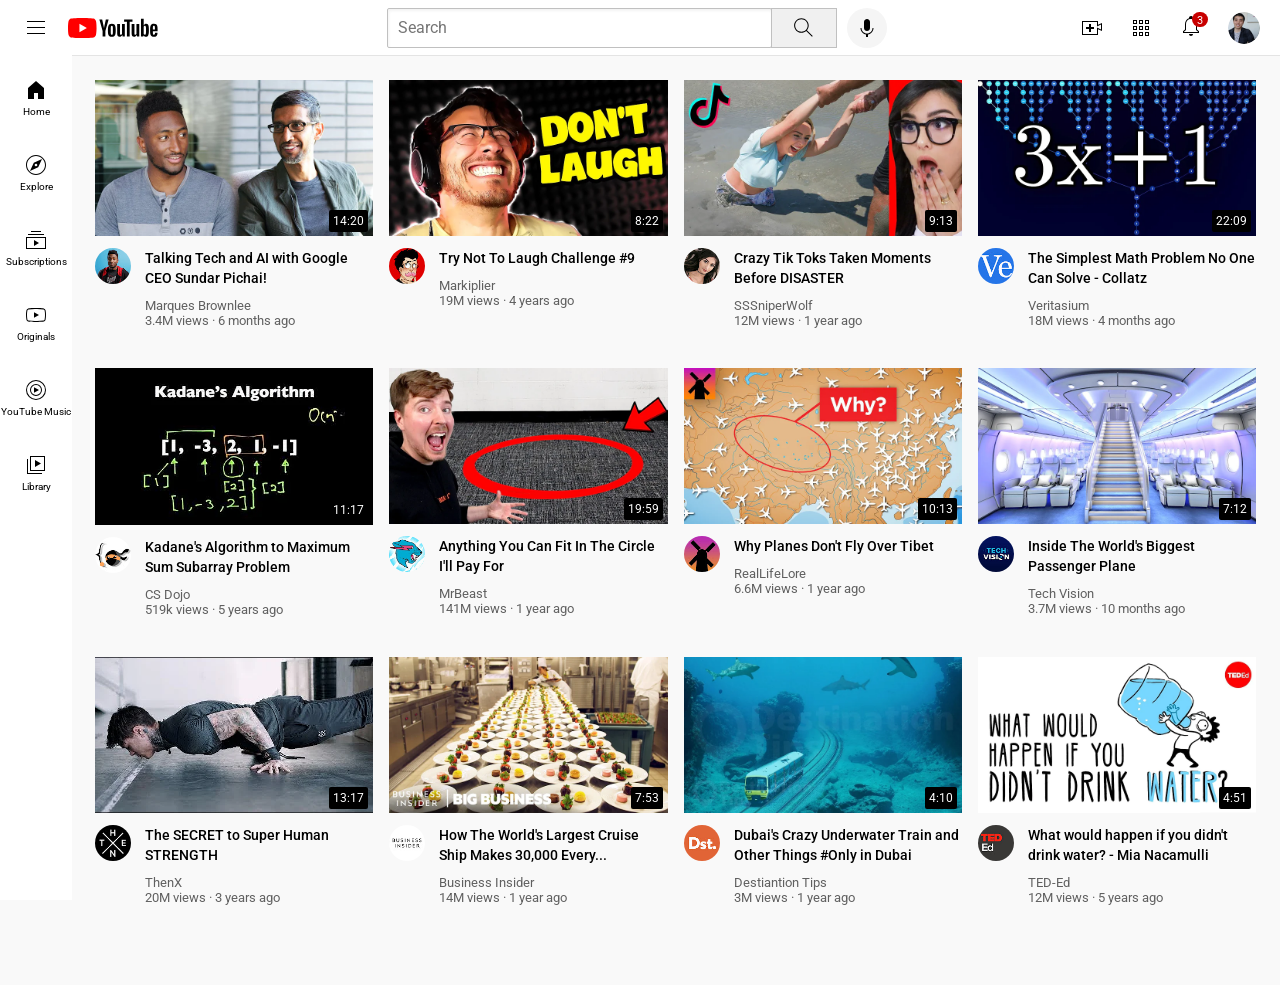
==== youtube.html @ 0dc060e5 "Update" ====
<!DOCTYPE html>
<html>
    <head>
        <title>Youtube.com Clone</title>

        <link rel="preconnect" href="https://fonts.googleapis.com">
        <link rel="preconnect" href="https://fonts.gstatic.com" crossorigin>
        <link href="https://fonts.googleapis.com/css2?family=Roboto:wght@400;500;700&display=swap" rel="stylesheet">
        <link rel="stylesheet" href="styles/video.css">
        <link rel="stylesheet" href="styles/general.css">
        <link rel="stylesheet" href="styles/header.css">
        <link rel="stylesheet" href="styles/sidebar.css">
    </head>
    <body>

        <!-- header -->
        <header class="header">
            <div class="left-section">
                <img class="hamburger-menu" src="icons/hamburger-menu.svg">
                <img class="youtube-logo" src="icons/youtube-logo.svg">
            </div>
            <div class="middle-section">
                <input class="search-bar" type="search" placeholder="Search">
                <button class="search-button"> <img class="search-icon" src="icons/search.svg"> <div class="tooltip">Search</div> </button>
                <button class="voice-search-button"> <img class="voice-search-icon" src="icons/voice-search-icon.svg" > <div class="tooltip">Search with your voice</div> </button>
            </div>
            <div class="right-section">
                <div class="upload-icon-container">
                    <img class="upload-icon" src="icons/upload.svg">
                    <div class="tooltip">Create</div>
                </div>
                <div class="youtube-apps-icon-container">
                    <img class="youtube-apps-icon" src="icons/youtube-apps.svg">
                    <div class="tooltip">YouTube Apps</div>
                </div>
                <div class="notifications-icon-container-container">
                    <div class="notifications-icon-container">
                        <img class="notification-icon" src="icons/notifications.svg">
                        <div class="notifications-count">3</div>
                        <div class="tooltip">Notifications</div>
                    </div>
                </div>
                
                <img class="current-user-picture" src="channel-pictures/my-channel.jpeg">
            </div>
        </header>
        <!-- end of header -->


        <!-- sidebar -->
        <nav class="sidebar">
            <div class="sidebar-link">
                <img src="icons/home.svg">
                <div>Home</div>
            </div>
            <div class="sidebar-link">
                <img src="icons/explore.svg">
                <div>Explore</div>
            </div>
            <div class="sidebar-link">
                <img src="icons/subscriptions.svg">
                <div>Subscriptions</div>
            </div>
            <div class="sidebar-link">
                <img src="icons/originals.svg">
                <div>Originals</div>
            </div>
            <div class="sidebar-link">
                <img src="icons/youtube-music.svg">
                <div>YouTube Music</div>
            </div>
            <div class="sidebar-link">
                <img src="icons/library.svg">
                <div>Library</div>
            </div>   
        </nav>
        <!-- end of sidebar -->

        <!-- main -->
        
        <main>
            <section class="video-grid">

                <div class="video-preview">
                    <div class="thumbnail-row">
                        <a href="https://youtu.be/n2RNcPRtAiY" >
                        <img class="thumbnail" src="thumbnails/thumbnail-1.webp">
                        </a>
                        <div class="video-time">14:20</div>
                    </div>
                    <div class="video-info-grid">
                        <div class="channel-picture">       
                             <img class="profile-picture" src="channel-pictures/channel-1.jpeg">
                        </div>
                    
                        <div class="video-info">  
                            <p class="video-title">
                                Talking Tech and AI with Google CEO Sundar Pichai!
                            </p>
                            <p class="video-author">
                                Marques Brownlee
                            </p>
                            <p class="video-stats">
                                3.4M views &#183; 6 months ago
                            </p>
                        </div>
                    </div>           
                </div>
        
        
        
                <div class="video-preview">
                    <div class="thumbnail-row">
                        <a href="https://youtu.be/mP0RAo9SKZk">
                        <img class="thumbnail" src="thumbnails/thumbnail-2.webp">
                        </a>
                        <div class="video-time">8:22</div>
                    </div>
                    <div class="video-info-grid">
                        <div class="channel-picture">       
                             <img class="profile-picture" src="channel-pictures/channel-2.jpeg">
                        </div>
                        <div class="video-info">  
                            <p class="video-title">
                                Try Not To Laugh Challenge #9
                            </p>
                            <p class="video-author">
                                Markiplier
                            </p>
                            <p class="video-stats">
                                19M views &#183; 4 years ago
                            </p>
                        </div>
                    </div>           
                </div>
        
        
                <div class="video-preview">
                    <div class="thumbnail-row">
                        <a href="https://youtu.be/FgjPQQeTh1w">
                        <img class="thumbnail" src="thumbnails/thumbnail-3.webp">
                        </a>
                        <div class="video-time">9:13</div>
                    </div>
                    <div class="video-info-grid">
                        <div class="channel-picture">       
                             <img class="profile-picture" src="channel-pictures/channel-3.jpeg">
                        </div>
                        <div class="video-info">  
                            <p class="video-title">
                                Crazy Tik Toks Taken Moments Before DISASTER
                            </p>
                            <p class="video-author">
                                SSSniperWolf
                            </p>
                            <p class="video-stats">
                                12M views &#183; 1 year ago
                            </p>
                        </div>
                    </div>           
                </div>
        
        
        
                <div class="video-preview">
                    <div class="thumbnail-row">
                        <a href="https://youtu.be/094y1Z2wpJg">
                        <img class="thumbnail" src="thumbnails/thumbnail-4.webp">
                        </a>
                        <div class="video-time">22:09</div>
                    </div>
                    <div class="video-info-grid">
                        <div class="channel-picture">       
                             <img class="profile-picture" src="channel-pictures/channel-4.jpeg">
                        </div>
                        <div class="video-info">  
                            <p class="video-title">
                                The Simplest Math Problem No One Can Solve - Collatz                        
                            </p>
                            <p class="video-author">
                                Veritasium
                            </p>
                            <p class="video-stats">
                                18M views &#183; 4 months ago
                            </p>
                        </div>
                    </div>           
                </div>
        
        
                <div class="video-preview">
                    <div class="thumbnail-row">
                        <a href="https://youtu.be/86CQq3pKSUw">
                        <img class="thumbnail" src="thumbnails/thumbnail-5.webp">
                        </a>
                        <div class="video-time">11:17</div>
                    </div>
                    <div class="video-info-grid">
                        <div class="channel-picture">       
                             <img class="profile-picture" src="channel-pictures/channel-5.jpeg">
                        </div>
                        <div class="video-info">  
                            <p class="video-title">
                                Kadane's Algorithm to Maximum Sum Subarray Problem                       
                             </p>
                            <p class="video-author">
                                CS Dojo
                            </p>
                            <p class="video-stats">
                                519k views &#183; 5 years ago
                            </p>
                        </div>
                    </div>           
                </div>
        
        
        
                <div class="video-preview">
                    <div class="thumbnail-row">
                        <a href="https://youtu.be/yXWw0_UfSFg">
                        <img class="thumbnail" src="thumbnails/thumbnail-6.webp">
                        </a>
                        <div class="video-time">19:59</div>
                    </div>
                    <div class="video-info-grid">
                        <div class="channel-picture">       
                             <img class="profile-picture" src="channel-pictures/channel-6.jpeg">
                        </div>
                        <div class="video-info">  
                            <p class="video-title">
                                Anything You Can Fit In The Circle I&#39;ll Pay For
                            </p>
                            <p class="video-author">
                                MrBeast
                            </p>
                            <p class="video-stats">
                                141M views &#183; 1 year ago
                            </p>
                        </div>
                    </div>           
                </div>



                <div class="video-preview">
                    <div class="thumbnail-row">
                        <a href="https://youtu.be/fNVa1qMbF9Y">
                        <img class="thumbnail" src="thumbnails/thumbnail-7.webp">
                        </a>
                        <div class="video-time">10:13</div>
                    </div>
                    <div class="video-info-grid">
                        <div class="channel-picture">       
                             <img class="profile-picture" src="channel-pictures/channel-7.jpeg">
                        </div>
                        <div class="video-info">  
                            <p class="video-title">
                                Why Planes Don&#39;t Fly Over Tibet
                            </p>
                            <p class="video-author">
                                RealLifeLore    
                            </p>
                            <p class="video-stats">
                                6.6M views &#183; 1 year ago
                            </p>
                        </div>
                    </div>           
                </div>




                <div class="video-preview">
                    <div class="thumbnail-row">
                        <a href="https://youtu.be/lFm4EM1juls">
                        <img class="thumbnail" src="thumbnails/thumbnail-8.webp">
                        </a>
                        <div class="video-time">7:12</div>
                    </div>
                    <div class="video-info-grid">
                        <div class="channel-picture">       
                             <img class="profile-picture" src="channel-pictures/channel-8.jpeg">
                        </div>
                        <div class="video-info">  
                            <p class="video-title">
                                Inside The World&#39;s Biggest Passenger Plane
                            </p>
                            <p class="video-author">
                                Tech Vision
                            </p>
                            <p class="video-stats">
                                3.7M views &#183; 10 months ago
                            </p>
                        </div>
                    </div>           
                </div>





                <div class="video-preview">
                    <div class="thumbnail-row">
                        <a href="https://youtu.be/ixmxOlcrlUc">
                        <img class="thumbnail" src="thumbnails/thumbnail-9.webp">
                        </a>
                        <div class="video-time">13:17</div>
                    </div>
                    <div class="video-info-grid">
                        <div class="channel-picture">       
                             <img class="profile-picture" src="channel-pictures/channel-9.jpeg">
                        </div>
                        <div class="video-info">  
                            <p class="video-title">
                                The SECRET to Super Human STRENGTH
                            </p>
                            <p class="video-author">
                                ThenX
                            </p>
                            <p class="video-stats">
                                20M views &#183; 3 years ago
                            </p>
                        </div>
                    </div>           
                </div>



                <div class="video-preview">
                    <div class="thumbnail-row">
                        <a href="https://youtu.be/R2vXbFp5C9o">
                        <img class="thumbnail" src="thumbnails/thumbnail-10.webp">
                        </a>
                        <div class="video-time">7:53</div>
                    </div>
                    <div class="video-info-grid">
                        <div class="channel-picture">       
                             <img class="profile-picture" src="channel-pictures/channel-10.jpeg">
                        </div>
                        <div class="video-info">  
                            <p class="video-title">
                                How The World&#39;s Largest Cruise Ship Makes 30,000 Every...
                            </p>
                            <p class="video-author">
                                Business Insider
                            </p>
                            <p class="video-stats">
                                14M views &#183; 1 year ago
                            </p>
                        </div>
                    </div>           
                </div>




                <div class="video-preview">
                    <div class="thumbnail-row">
                        <a href="https://youtu.be/0nZuYyXET3s">
                        <img class="thumbnail" src="thumbnails/thumbnail-11.webp">
                        </a>
                        <div class="video-time">4:10</div>
                    </div>
                    <div class="video-info-grid">
                        <div class="channel-picture">       
                             <img class="profile-picture" src="channel-pictures/channel-11.jpeg">
                        </div>
                        <div class="video-info">  
                            <p class="video-title">
                                Dubai&#39;s Crazy Underwater Train and Other Things #Only in Dubai
                            </p>
                            <p class="video-author">
                                Destiantion Tips
                            </p>
                            <p class="video-stats">
                                3M views &#183; 1 year ago
                            </p>
                        </div>
                    </div>           
                </div>



                <div class="video-preview">
                    <div class="thumbnail-row">
                        <a href="https://youtu.be/9iMGFqMmUFs">
                        <img class="thumbnail" src="thumbnails/thumbnail-12.webp">
                        </a>
                        <div class="video-time">4:51</div>
                    </div>
                    <div class="video-info-grid">
                        <div class="channel-picture">       
                             <img class="profile-picture" src="channel-pictures/channel-12.jpeg">
                        </div>
                        <div class="video-info">  
                            <p class="video-title">
                                What would happen if you didn&#39;t drink water? - Mia Nacamulli
                            </p>
                            <p class="video-author">
                                TED-Ed
                            </p>
                            <p class="video-stats">
                                12M views &#183; 5 years ago
                            </p>
                        </div>
                    </div>           
                </div>

    
            </section>

        </main> 

        
    </body>
</html>
---- styles/video.css ----
.thumbnail{
    width: 100%; 
    cursor: pointer;             
}        

.video-title{
    margin-top: 0;
    font-size: 14px;
    font-weight: 500;
    line-height: 20px;
    margin-bottom: 10px;
    cursor: pointer;
}

.video-info-grid{
    display: grid;
    grid-template-columns: 50px 1fr;
}
/* .channel-picture{

}
.video-info{

} */
.profile-picture{
    width: 36px;
    border-radius: 50px;
    cursor: pointer;
}
.thumbnail-row{
    position: relative;
    margin-bottom: 8px;
}
.video-stats,
.video-author{
    font-size: 13px;
    color: rgb(96, 96, 96);
}

.video-author{
    margin-bottom: 4 px;
}

.video-grid{
    display: grid;
    grid-template-columns: 1fr 1fr 1fr;
    column-gap: 16px;
    row-gap: 40px;
}

@media (max-width: 750px){
    .video-grid{
        grid-template-columns: 1fr 1fr;
    }
}

@media (min-width: 751px) and (max-width: 999px){
    .video-grid{
        grid-template-columns: 1fr 1fr 1fr;    
    }
}

@media (min-width: 1000px){
    .video-grid{
        grid-template-columns: 1fr 1fr 1fr 1fr;
    }
}

.video-time{
    font-family: Roboto, Arial;
    font-size: 12px;
    font-weight: 500px;
    background-color: black;
    color: white;
    position: absolute;
    right: 5px;
    bottom: 8px;
    padding: 4px;
    border-radius: 2px;
}
---- styles/general.css ----
p {
    font-family: Roboto, Arial;
    margin-top: 0;
    margin-bottom: 0;
}

body{
    background-color: #f9f9f9;
    margin: 0;
    padding: 80px;
    padding-left: 95px;  
    padding-right: 24px;
}
---- styles/header.css ----
.header{
    height: 55px;
    display: flex;
    flex-direction: row;
    justify-content: space-between;
    position: fixed;
    top: 0;
    left: 0;
    right: 0;
    background-color: white;
    z-index: 100;

    border-bottom-width: 1px;
    border-bottom-style: solid;
    border-bottom-color: rgb(228, 228, 228);
}

.left-section{
    align-items: center;
    display: flex;    
}

.middle-section{
    flex: 1;
    margin-left: 70px;
    margin-right: 35px;
    max-width: 500px;
    display: flex;
    align-items: center;
}
.right-section{
     flex-shrink: 0;
    display: flex;
    align-items: center;
    width: 180px;
    margin-right: 20px;
    justify-content: space-between;
}


.search-button{
    height: 40px;
    width: 66px;
    background-color: rgb(240, 240, 240);
    border-width: 1px;
    border-style: solid;
    border-color: rgb(192, 192, 192);
    margin-left: -1px;
    margin-right: 10px;
    position: relative;
    cursor: pointer;
}

.search-button,
.voice-search-button,
.upload-icon-container,
.youtube-apps-icon-container,
.notifications-icon-container-container
{
    position: relative;
    display: flex;
    align-items: center;
    justify-content: center;
}

.search-button .tooltip,
.voice-search-button .tooltip,
.upload-icon-container .tooltip,
.youtube-apps-icon-container .tooltip,
.notifications-icon-container-container .tooltip{
    font-family: Roboto, Arial;
    position: absolute;
    background-color: rgb(139, 139, 139);
    color: white;
    padding-top: 8px;
    padding-bottom: 8px;
    padding-left: 8px;
    padding-right: 8px;
    border-radius: 2px;
    font-size: 12px;
    bottom: -40px;
    opacity: 0;
    transition: opacity 0.2s ease-in-out;
    pointer-events: none;
    white-space: nowrap;
}

.search-button:hover .tooltip,
.voice-search-button:hover .tooltip,
.upload-icon-container:hover .tooltip,
.youtube-apps-icon-container:hover .tooltip,
.notifications-icon-container-container:hover .tooltip{
    opacity: 1;
}

.search-bar{
    height: 40px;
    flex: 1;
    padding-left: 10px;
    font-size: 16px;
    border: 1px solid rgb(192, 192, 192);
    border-radius: 2px;
    box-shadow: inset 1px 2px 3px rgba(1, 1, 1, 0.05);
    width: 0;
}
.search-bar::placeholder{
    font-family: Roboto, Arial;
    font-size: 16px;
}

.voice-search-button{
    height: 40px;
    width: 40px;
    border-radius: 20px;
    border: none;
    background-color: rgb(245, 245, 245);
    cursor: pointer;
}


.voice-search-icon{
    height: 24px;   
}

.search-icon{
    height: 25px;
}
.hamburger-menu{
    height: 24px;
    margin-left: 24px;
    margin-right: 20px;
}
.youtube-logo{
    height: 20px;
}

.upload-icon{
    height: 24px;
    cursor: pointer;
}

.youtube-apps-icon {
    height: 24px;
    cursor: pointer;
}

.notification-icon{
    height: 24px;
    cursor: pointer;
}

.notifications-icon-container{
    position: relative;
}

.notifications-count{
    position: absolute;
    top: -2px;
    right: -5px;
    background-color: rgb(200, 0, 0);
    color: white;
    font-family: Roboto, Arial;
    font-size: 11px;
    font-weight: 500px;
    padding-left: 5px;
    padding-right: 5px;
    padding-top: 2px;
    border-radius: 10px;
    text-align: center;
}

.current-user-picture{
    height: 32px;
    border-radius: 16px;
    cursor: pointer;
}
---- styles/sidebar.css ----
.sidebar{
    position: fixed;
    left: 0;
    bottom: 0;
    top: 55px;
    background-color: white;
    width: 72px;
    z-index: 200; 
    padding-top: 5px;    
}

.sidebar-link{
    height: 75px;
    display: flex;
    justify-content: center;
    align-items: center;
    flex-direction: column;
    cursor: pointer;
}
.sidebar-link:hover{
    background-color: rgb(235, 235, 235);
}

.sidebar-link img{
    height: 24px;
    margin-bottom: 4px;
}

.sidebar-link div {
    font-family: Roboto, Arial;
    font-size: 10px;
}
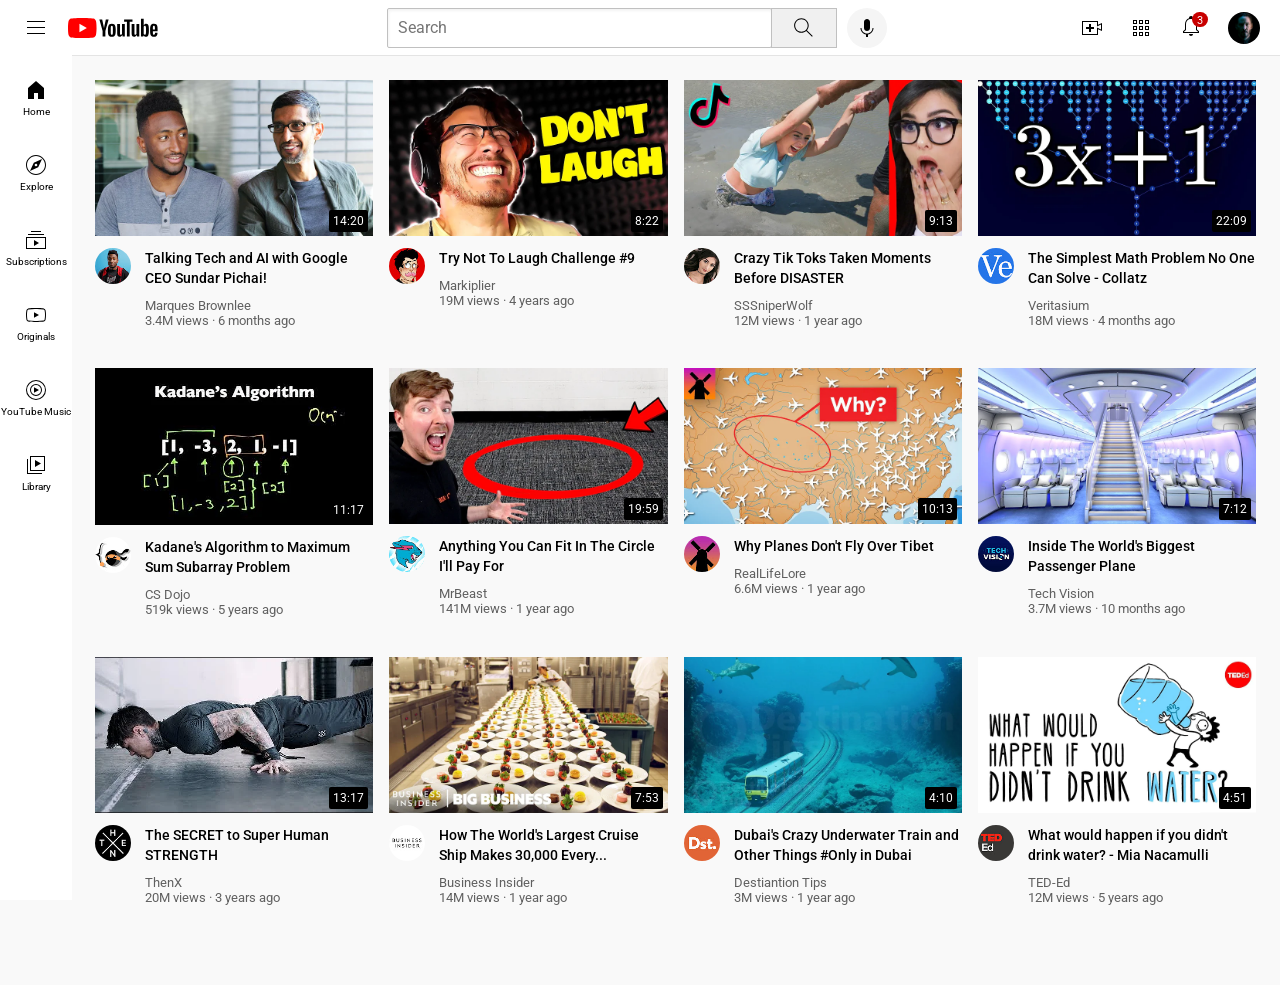
==== commit 325327fa: "Update" ====
--- a/youtube.html
+++ b/youtube.html
@@ -41,7 +41,7 @@
                     </div>
                 </div>
                 
-                <img class="current-user-picture" src="channel-pictures/my-channel.jpeg">
+                <img class="current-user-picture" src="channel-pictures/my-channel.jpg">
             </div>
         </header>
         <!-- end of header -->
